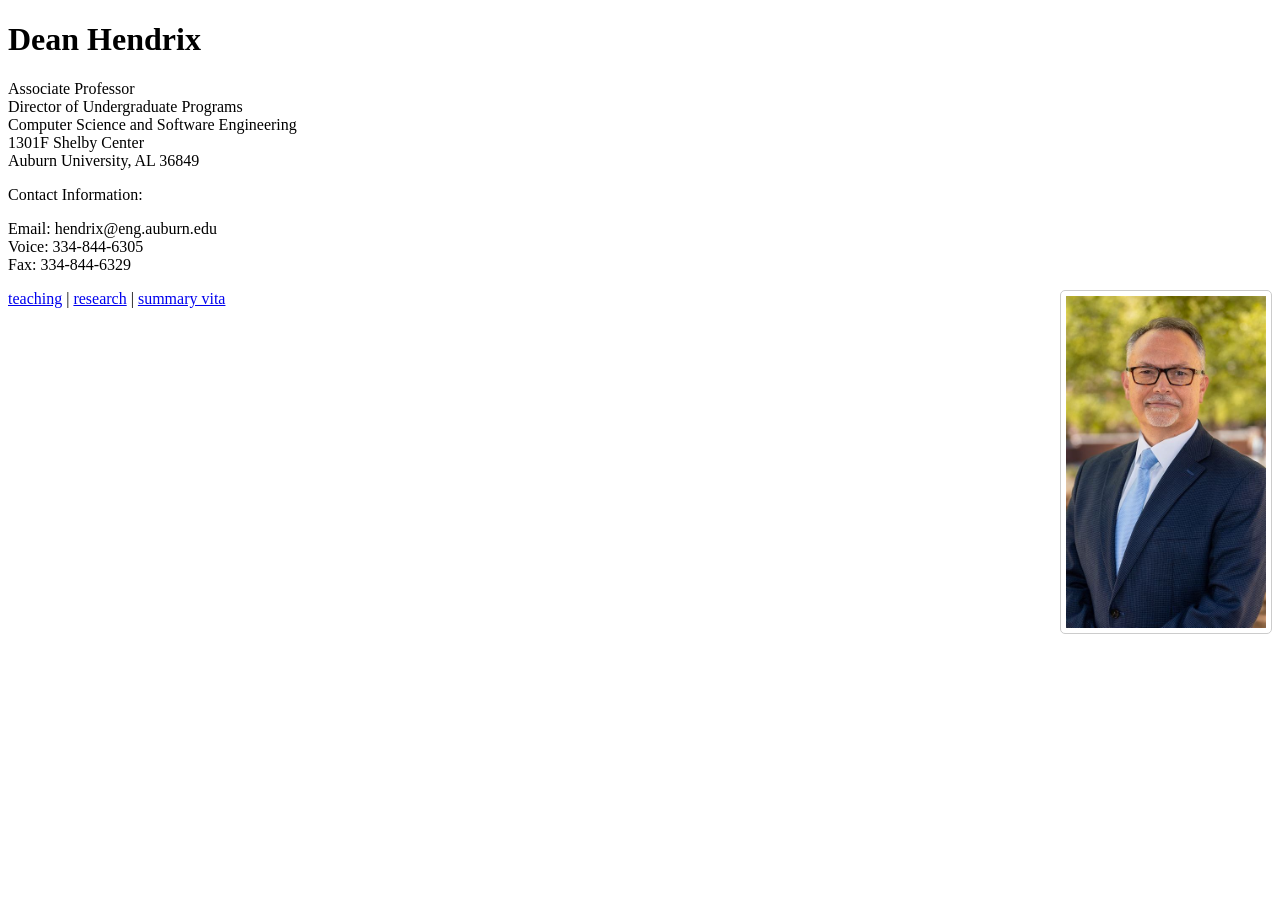
==== index.html @ 7d81b35b "Added text and file content" ====
<!DOCTYPE html>
<html lang="en">
  <head>
    <meta charset="UTF-8" />
    <meta name="viewport" content="width=device-width, initial-scale=1.0" />
    <title>Dean Hendrix's Website</title>
  </head>
  <body>
    <h1>Dean Hendrix</h1>
    <p>Associate Professor<br />
Director of Undergraduate Programs<br />
Computer Science and Software Engineering<br />
1301F Shelby Center<br />
Auburn University, AL 36849</p>
    <p>Contact Information:</p>
    <p>Email: hendrix@eng.auburn.edu<br />
Voice: 334-844-6305<br />
Fax: 334-844-6329</p>
<img src="items/Dean_Hendrix.jpg" alt="Dean Hendrix" width="200" style="float:right; margin-left:20px; margin-bottom:20px; border:1px solid #ccc; padding:5px; border-radius:5px;" />
<footer>
    <p><a href="teaching.html">teaching</a> | <a href="research.html">research</a> | <a href="items/summary_vita.pdf">summary vita</a></p>
</footer>
  </body>
</html>
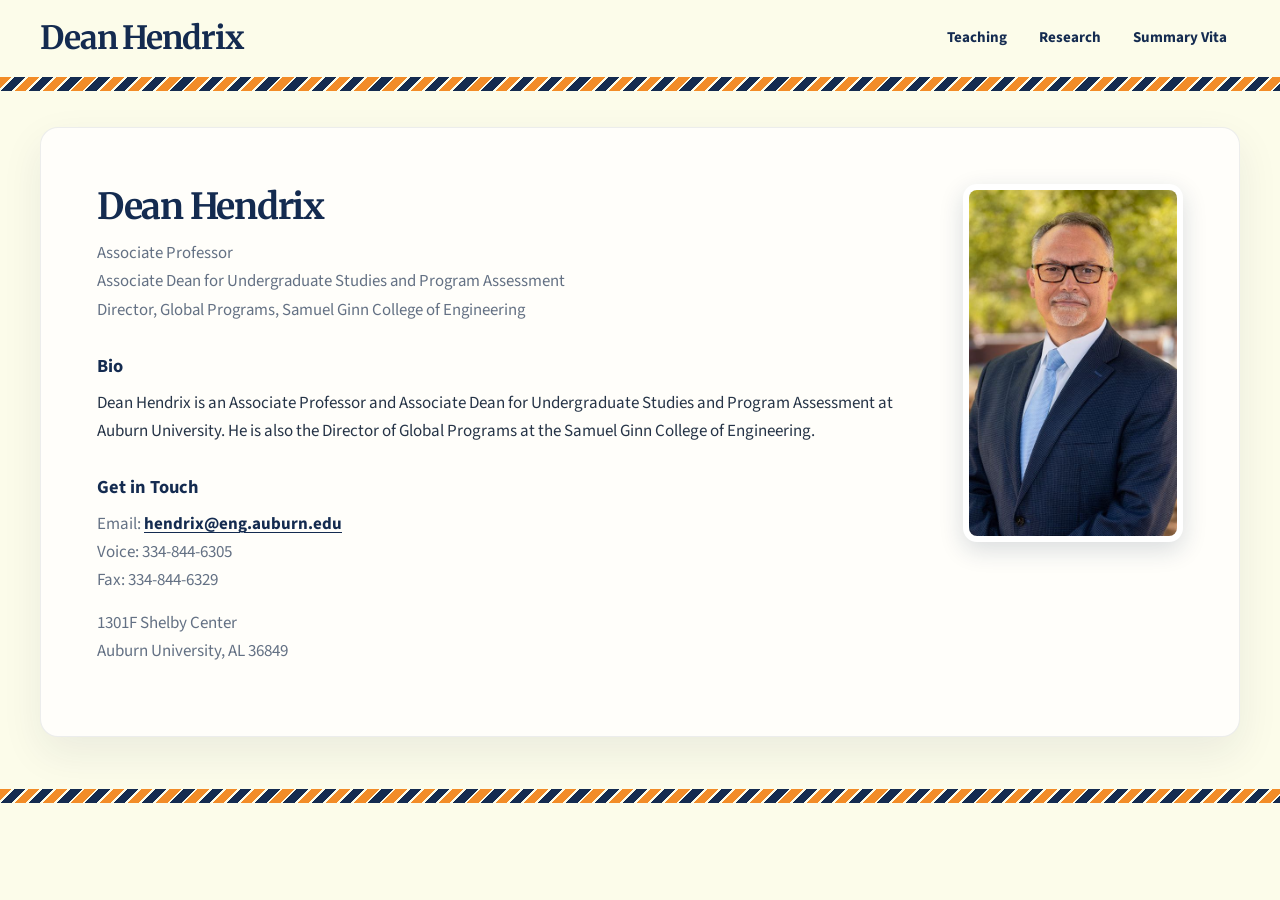
==== commit dd8b25a3: "Added missing changes" ====
--- a/index.html
+++ b/index.html
@@ -3,22 +3,60 @@
   <head>
     <meta charset="UTF-8" />
     <meta name="viewport" content="width=device-width, initial-scale=1.0" />
+    <link rel="stylesheet" href="styles.css">
+    
     <title>Dean Hendrix's Website</title>
   </head>
   <body>
-    <h1>Dean Hendrix</h1>
-    <p>Associate Professor<br />
-Director of Undergraduate Programs<br />
-Computer Science and Software Engineering<br />
-1301F Shelby Center<br />
-Auburn University, AL 36849</p>
-    <p>Contact Information:</p>
-    <p>Email: hendrix@eng.auburn.edu<br />
-Voice: 334-844-6305<br />
-Fax: 334-844-6329</p>
-<img src="items/Dean_Hendrix.jpg" alt="Dean Hendrix" width="200" style="float:right; margin-left:20px; margin-bottom:20px; border:1px solid #ccc; padding:5px; border-radius:5px;" />
-<footer>
-    <p><a href="teaching.html">teaching</a> | <a href="research.html">research</a> | <a href="items/summary_vita.pdf">summary vita</a></p>
-</footer>
+    <header class="site-header">
+      <h1>Dean Hendrix</h1>
+      <nav class="site-nav" aria-label="Main navigation">
+        <a href="teaching.html">Teaching</a>
+        <a href="https://ausme.auburn.edu/public/profile/hendrtd" id="externalLink">Research</a>
+        <a href="items/summary_vita.pdf">Summary Vita</a>
+      </nav>
+    </header>
+    <div class="postal-divider"></div>
+    <main class="profile-layout">
+      <div class="profile-content">
+        <h2>Dean Hendrix</h2>
+        <p class="profile-title">Associate Professor<br />
+        Associate Dean for Undergraduate Studies and Program Assessment<br />
+        Director, Global Programs, Samuel Ginn College of Engineering</p>
+        <section>
+          <h3>Bio</h3>
+          <p>Dean Hendrix is an Associate Professor and Associate Dean for Undergraduate Studies and Program Assessment at Auburn University. He is also the Director of Global Programs at the Samuel Ginn College of Engineering.</p>
+        </section>
+        <section>
+          <h3>Get in Touch</h3>
+          <p class="contact-details">Email: <a href="mailto:hendrix@eng.auburn.edu">hendrix@eng.auburn.edu</a><br />
+        Voice: 334-844-6305<br />
+        Fax: 334-844-6329</p>
+          <p class="contact-details">1301F Shelby Center<br />
+        Auburn University, AL 36849</p>
+        </section>
+      </div>
+      <div class="imageContainer">
+        <img src="items/Dean_Hendrix.jpg" alt="Dean Hendrix" />
+      </div>
+    </main>
+    <footer>
+      <div class="postal-divider"></div>
+    </footer>
+<div id="redirectModal" class="modal">
+    <div class="modal-content">
+        <h2>Leaving This Website</h2>
+        <p>
+            You are about to visit an external website.
+            Would you like to continue?
+        </p>
+
+        <div class="modal-buttons">
+            <button id="cancelRedirect">Stay Here</button>
+            <button id="confirmRedirect">Continue</button>
+        </div>
+    </div>
+</div>
+<script src="index.js"></script>
   </body>
 </html>
--- a/styles.css
+++ b/styles.css
@@ -0,0 +1,305 @@
+@import url('https://fonts.googleapis.com/css2?family=Merriweather:wght@400;700&family=Source+Sans+3:wght@400;600;700&display=swap');
+
+:root {
+    color-scheme: light;
+    --navy: #142b50;
+    --orange: #f28c28;
+    --paper: #fcfcea;
+    --surface: #fffefa;
+    --ink: #263447;
+    --muted: #647184;
+    --line: #e4e6df;
+}
+
+* {
+    box-sizing: border-box;
+}
+
+body {
+    margin: 0;
+    background: var(--paper);
+    color: var(--ink);
+    font-family: 'Source Sans 3', 'Segoe UI', sans-serif;
+    font-size: 17px;
+    line-height: 1.65;
+}
+
+.postal-divider {
+    width: 100%;
+    height: 14px;
+    background: repeating-linear-gradient(
+        135deg,
+        #F28C28 0px 8px,
+        #fcfcea 8px 10px,
+        #142B50 10px 18px,
+        #fcfcea 18px 20px
+    );
+}
+
+.site-header {
+    display: flex;
+    align-items: center;
+    justify-content: space-between;
+    gap: 24px;
+    width: min(1200px, calc(100% - 48px));
+    margin: 0 auto;
+    padding: 18px 0;
+}
+
+.site-header h1 {
+    margin: 0;
+    color: var(--navy);
+    font-family: 'Merriweather', Georgia, serif;
+    font-size: clamp(1.4rem, 3vw, 2rem);
+    letter-spacing: -0.035em;
+    line-height: 1.25;
+}
+
+.site-nav {
+    display: flex;
+    flex-wrap: wrap;
+    align-items: center;
+    justify-content: flex-end;
+    gap: 6px;
+}
+
+.site-nav a {
+    display: inline-block;
+    padding: 8px 13px;
+    border-radius: 999px;
+    color: var(--navy);
+    font-size: 0.94rem;
+    font-weight: 700;
+    text-decoration: none;
+    transition: background-color 150ms ease, color 150ms ease;
+}
+
+.site-nav a:hover,
+.site-nav a[aria-current="page"] {
+    background: var(--navy);
+    color: white;
+}
+
+a:focus-visible,
+button:focus-visible {
+    outline: 3px solid var(--orange);
+    outline-offset: 3px;
+}
+
+.profile-layout,
+.page-card {
+    width: min(1200px, calc(100% - 48px));
+    margin: 36px auto 0;
+    border: 1px solid rgba(20, 43, 80, 0.08);
+    border-radius: 18px;
+    background: var(--surface);
+    box-shadow: 0 16px 42px rgba(20, 43, 80, 0.08);
+}
+
+.profile-layout {
+    display: grid;
+    grid-template-columns: minmax(0, 1fr) auto;
+    align-items: start;
+    column-gap: 56px;
+    padding: clamp(28px, 5vw, 56px);
+}
+
+.profile-content h2,
+.page-card h2 {
+    margin: 0 0 8px;
+    color: var(--navy);
+    font-family: 'Merriweather', Georgia, serif;
+    font-size: clamp(1.7rem, 3vw, 2.25rem);
+    letter-spacing: -0.035em;
+    line-height: 1.3;
+}
+
+.profile-content h3 {
+    margin: 30px 0 10px;
+    color: var(--navy);
+    font-size: 1.15rem;
+    line-height: 1.35;
+}
+
+.profile-content p {
+    margin: 0 0 15px;
+}
+
+.profile-content .profile-title {
+    margin-bottom: 30px;
+    color: var(--muted);
+    font-size: 1.05rem;
+    line-height: 1.7;
+}
+
+.profile-content .contact-details {
+    color: var(--muted);
+}
+
+.profile-content .contact-details a {
+    color: var(--navy);
+    font-weight: 700;
+    text-decoration-thickness: 1px;
+    text-underline-offset: 3px;
+}
+
+.imageContainer {
+    overflow: hidden;
+    width: 220px;
+    border: 6px solid white;
+    border-radius: 14px;
+    background: white;
+    box-shadow: 0 8px 24px rgba(20, 43, 80, 0.16);
+}
+
+.imageContainer img {
+    display: block;
+    width: 100%;
+    height: auto;
+}
+
+.page-card {
+    padding: clamp(28px, 5vw, 56px);
+}
+
+.course-list {
+    display: grid;
+    grid-template-columns: repeat(2, minmax(0, 1fr));
+    gap: 16px;
+    margin-top: 26px;
+}
+
+.course-card {
+    padding: 22px 24px;
+    border: 1px solid var(--line);
+    border-left: 4px solid var(--orange);
+    border-radius: 12px;
+    background: white;
+}
+
+.course-card h3 {
+    margin: 0 0 6px;
+    color: var(--navy);
+    font-size: 1.1rem;
+}
+
+.course-card p {
+    margin: 0;
+    color: var(--muted);
+}
+
+footer {
+    margin-top: 52px;
+    padding-bottom: 24px;
+}
+
+.modal {
+    display: none;
+    position: fixed;
+    z-index: 1000;
+    inset: 0;
+    align-items: center;
+    justify-content: center;
+    padding: 20px;
+    background: rgba(15, 29, 49, 0.58);
+}
+
+.modal-content {
+    width: min(450px, 100%);
+    padding: 32px;
+    border: 1px solid rgba(20, 43, 80, 0.08);
+    border-radius: 16px;
+    background: var(--surface);
+    box-shadow: 0 18px 50px rgba(0, 0, 0, 0.2);
+    color: var(--navy);
+    text-align: center;
+}
+
+.modal-content h2 {
+    margin-top: 0;
+    font-family: 'Merriweather', Georgia, serif;
+}
+
+.modal-content p {
+    margin: 0;
+}
+
+.modal-buttons {
+    display: flex;
+    justify-content: center;
+    gap: 12px;
+    margin-top: 24px;
+}
+
+.modal-buttons button {
+    padding: 10px 18px;
+    border: 0;
+    border-radius: 8px;
+    cursor: pointer;
+    font: inherit;
+    font-weight: 700;
+}
+
+#cancelRedirect {
+    background: #e9edf2;
+    color: var(--navy);
+}
+
+#confirmRedirect {
+    background: var(--orange);
+    color: white;
+}
+
+@media (max-width: 700px) {
+    .site-header {
+        align-items: flex-start;
+        flex-direction: column;
+        gap: 12px;
+        width: calc(100% - 36px);
+        padding: 18px 0 14px;
+    }
+
+    .site-nav {
+        justify-content: flex-start;
+        margin-left: -8px;
+    }
+
+    .site-nav a {
+        padding: 7px 10px;
+    }
+
+    .profile-layout,
+    .page-card {
+        width: calc(100% - 32px);
+        margin-top: 24px;
+        border-radius: 14px;
+    }
+
+    .profile-layout {
+        grid-template-columns: minmax(0, 1fr);
+        row-gap: 24px;
+        padding: 24px;
+    }
+
+    .imageContainer {
+        grid-row: 1;
+        justify-self: end;
+        width: 140px;
+    }
+
+    .profile-content h3 {
+        margin-top: 24px;
+    }
+
+    .page-card {
+        padding: 28px 24px;
+    }
+
+    .course-list {
+        grid-template-columns: 1fr;
+    }
+
+    footer {
+        margin-top: 36px;
+    }
+}
